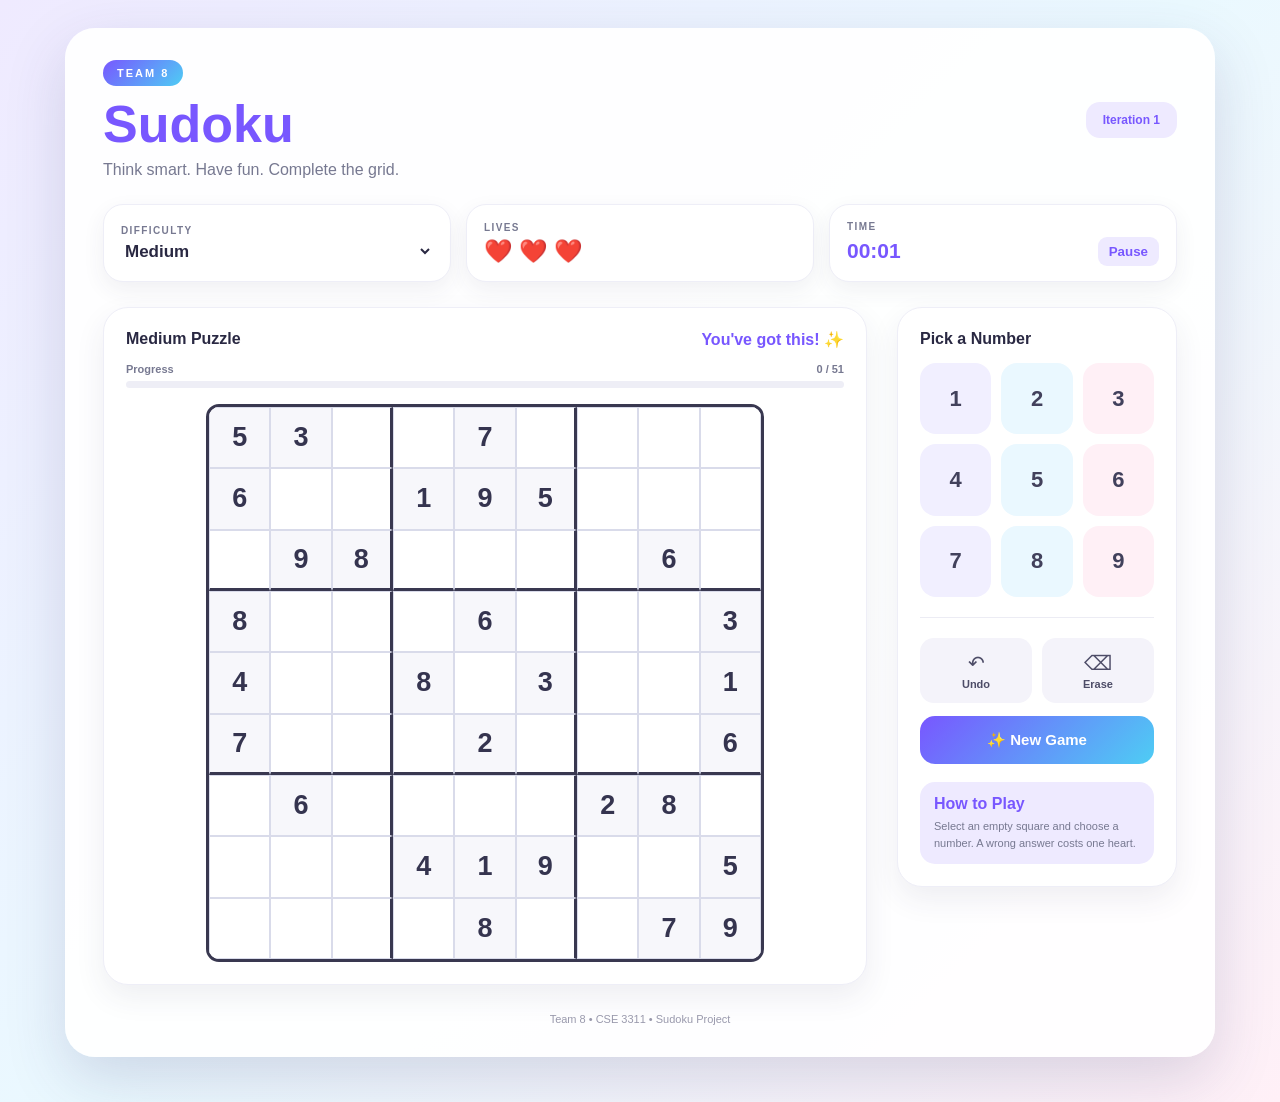
==== index.html @ 296b250d "Add GitHub Pages Sudoku demo" ====
<!DOCTYPE html>
<html lang="en">
<head>
    <meta charset="UTF-8">
    <meta name="viewport" content="width=device-width, initial-scale=1.0">

    <title>Team 8 Sudoku</title>

    <link rel="stylesheet"
          href="Team8Sudoku/wwwroot/css/site.css">
</head>

<body>

<div class="sudoku-page">

    <main class="game-shell">

        <header class="game-header">

            <div>
                <div class="brand-badge">
                    TEAM 8
                </div>

                <h1>Sudoku</h1>

                <p>
                    Think smart. Have fun. Complete the grid.
                </p>
            </div>

            <div class="iteration-badge">
                Iteration 1
            </div>

        </header>


        <section class="game-stats">

            <div class="stat-card">

                <span class="stat-label">
                    DIFFICULTY
                </span>

                <select id="difficulty">

                    <option value="easy">
                        Easy
                    </option>

                    <option value="medium" selected>
                        Medium
                    </option>

                    <option value="hard">
                        Hard
                    </option>

                </select>

            </div>


            <div class="stat-card">

                <span class="stat-label">
                    LIVES
                </span>

                <div id="lives"
                     class="lives">

                    ❤️ ❤️ ❤️

                </div>

            </div>


            <div class="stat-card">

                <span class="stat-label">
                    TIME
                </span>

                <div class="timer-row">

                    <div id="timer"
                         class="timer">
                        00:00
                    </div>

                    <button type="button"
                            id="pauseBtn"
                            class="pause-btn">
                        Pause
                    </button>

                </div>

            </div>

        </section>


        <section class="game-area">

            <div class="board-card">

                <div class="board-top">

                    <span id="difficultyTitle">
                        Medium Puzzle
                    </span>

                    <span id="statusText">
                        Good luck! ✨
                    </span>

                </div>


                <div class="progress-section">

                    <div class="progress-info">

                        <span>
                            Progress
                        </span>

                        <span id="progressText">
                            0 / 0
                        </span>

                    </div>

                    <div class="progress-track">

                        <div id="progressBar"
                             class="progress-bar">
                        </div>

                    </div>

                </div>


                <div id="sudoku-board"
                     class="sudoku-board">
                </div>

            </div>


            <aside class="control-panel">

                <div class="panel-title">
                    Pick a Number
                </div>


                <div class="number-buttons">

                    <button type="button" data-number="1">1</button>
                    <button type="button" data-number="2">2</button>
                    <button type="button" data-number="3">3</button>

                    <button type="button" data-number="4">4</button>
                    <button type="button" data-number="5">5</button>
                    <button type="button" data-number="6">6</button>

                    <button type="button" data-number="7">7</button>
                    <button type="button" data-number="8">8</button>
                    <button type="button" data-number="9">9</button>

                </div>


                <div class="divider"></div>


                <div class="control-buttons">

                    <button type="button"
                            id="undoBtn"
                            class="action-btn">

                        ↶

                        <span>
                            Undo
                        </span>

                    </button>


                    <button type="button"
                            id="eraseBtn"
                            class="action-btn">

                        ⌫

                        <span>
                            Erase
                        </span>

                    </button>

                </div>


                <button type="button"
                        id="newGameBtn"
                        class="new-game-btn">

                    ✨ New Game

                </button>


                <div class="game-tip">

                    <strong>
                        How to Play
                    </strong>

                    <p>
                        Select an empty square and choose a number.
                        A wrong answer costs one heart.
                    </p>

                </div>

            </aside>

        </section>


        <div class="team-footer">
            Team 8 • CSE 3311 • Sudoku Project
        </div>

    </main>

</div>


<div id="pauseOverlay"
     class="overlay hidden">

    <div class="popup-card">

        <div class="popup-icon">
            ⏸️
        </div>

        <h2>
            Game Paused
        </h2>

        <p>
            Take your time. Your timer is stopped.
        </p>

        <button type="button"
                id="resumeBtn">

            Resume Game

        </button>

    </div>

</div>


<div id="gameModal"
     class="overlay hidden">

    <div class="popup-card">

        <div id="modalIcon"
             class="popup-icon">
            🎉
        </div>

        <h2 id="modalTitle">
            Puzzle Complete!
        </h2>

        <p id="modalMessage">
            Great job!
        </p>

        <button type="button"
                id="modalNewGame">

            Play Again

        </button>

    </div>

</div>


<script src="Team8Sudoku/wwwroot/js/site.js"></script>

</body>
</html>
---- Team8Sudoku/wwwroot/css/site.css ----
:root {
    --accent: #7857ff;
    --secondary: #4ecdf4;
    --soft: #eeeaff;
    --text: #292842;
    --muted: #777991;
    --line: #d9dbea;
}

* {
    box-sizing: border-box;
}

html,
body {
    margin: 0;
    min-height: 100%;
}

body {
    font-family: "Segoe UI", Arial, sans-serif;
    background: linear-gradient( 135deg, #efeaff, #eaf9ff, #fff0f7 );
    color: var(--text);
}


    /* Difficulty colors */

    body.difficulty-easy {
        --accent: #20b98b;
        --secondary: #49cfff;
        --soft: #e1fff5;
    }

    body.difficulty-medium {
        --accent: #7857ff;
        --secondary: #4ecdf4;
        --soft: #eeeaff;
    }

    body.difficulty-hard {
        --accent: #ff5c8d;
        --secondary: #ff9f43;
        --soft: #fff0f5;
    }


/* Main page */

.sudoku-page {
    min-height: 100vh;
    padding: 28px 20px 45px;
}


.game-shell {
    max-width: 1150px;
    margin: auto;
    padding: 32px 38px;
    background: rgba( 255, 255, 255, 0.95 );
    border-radius: 30px;
    box-shadow: 0 22px 60px rgba( 60, 55, 115, 0.17 );
}


/* Header */

.game-header {
    display: flex;
    justify-content: space-between;
    align-items: center;
    margin-bottom: 25px;
}


.brand-badge {
    display: inline-block;
    padding: 7px 14px;
    margin-bottom: 8px;
    border-radius: 30px;
    background: linear-gradient( 135deg, var(--accent), var(--secondary) );
    color: white;
    font-size: 11px;
    font-weight: 900;
    letter-spacing: 2px;
}


.game-header h1 {
    margin: 0;
    font-size: 52px;
    font-weight: 900;
    color: var(--accent);
}


.game-header p {
    margin: 7px 0 0;
    color: var(--muted);
}


.iteration-badge {
    padding: 11px 17px;
    border-radius: 14px;
    background: var(--soft);
    color: var(--accent);
    font-size: 12px;
    font-weight: 900;
}


/* Stats */

.game-stats {
    display: grid;
    grid-template-columns: repeat(3, 1fr);
    gap: 15px;
    margin-bottom: 25px;
}


.stat-card {
    min-height: 78px;
    padding: 14px 17px;
    background: white;
    border: 1px solid #eeeeF7;
    border-radius: 20px;
    box-shadow: 0 8px 22px rgba( 55, 55, 90, 0.07 );
    display: flex;
    flex-direction: column;
    justify-content: center;
}


.stat-label {
    margin-bottom: 5px;
    color: var(--muted);
    font-size: 10px;
    font-weight: 900;
    letter-spacing: 1.4px;
}


#difficulty {
    width: 100%;
    border: 0;
    outline: 0;
    background: transparent;
    color: var(--text);
    font-size: 17px;
    font-weight: 800;
    cursor: pointer;
}


.lives {
    display: flex;
    gap: 6px;
    font-size: 23px;
}


.lost-heart {
    opacity: 0.35;
}


.timer-row {
    display: flex;
    align-items: center;
    justify-content: space-between;
    gap: 10px;
}


.timer {
    color: var(--accent);
    font-size: 21px;
    font-weight: 900;
}


.pause-btn {
    padding: 7px 11px;
    border: 0;
    border-radius: 9px;
    background: var(--soft);
    color: var(--accent);
    font-weight: 800;
    cursor: pointer;
}


    .pause-btn:hover {
        background: var(--accent);
        color: white;
    }


/* Game */

.game-area {
    display: grid;
    grid-template-columns: minmax(0, 1fr) 280px;
    gap: 30px;
    align-items: start;
}


.board-card,
.control-panel {
    background: white;
    border: 1px solid #eeeeF7;
    border-radius: 25px;
    box-shadow: 0 12px 30px rgba( 50, 50, 90, 0.08 );
}


.board-card {
    padding: 22px;
}


.board-top {
    display: flex;
    justify-content: space-between;
    margin-bottom: 14px;
    font-weight: 800;
}


#statusText {
    color: var(--accent);
}


/* Progress */

.progress-section {
    margin-bottom: 16px;
}


.progress-info {
    display: flex;
    justify-content: space-between;
    margin-bottom: 6px;
    color: var(--muted);
    font-size: 11px;
    font-weight: 700;
}


.progress-track {
    height: 7px;
    overflow: hidden;
    border-radius: 20px;
    background: #eeeeF6;
}


.progress-bar {
    width: 0;
    height: 100%;
    border-radius: 20px;
    background: linear-gradient( 90deg, var(--accent), var(--secondary) );
    transition: width 0.3s ease;
}


/* Sudoku */

.sudoku-board {
    width: min( 100%, 558px );
    aspect-ratio: 1 / 1;
    margin: auto;
    display: grid;
    grid-template-columns: repeat(9, 1fr);
    grid-template-rows: repeat(9, 1fr);
    overflow: hidden;
    border: 3px solid #393850;
    border-radius: 13px;
    background: white;
}


.sudoku-cell {
    display: flex;
    align-items: center;
    justify-content: center;
    border: 1px solid var(--line);
    font-size: clamp( 18px, 3vw, 27px );
    font-weight: 750;
    color: #35344f;
    user-select: none;
    transition: 0.16s ease;
}


.fixed-cell {
    background: #f7f7fb;
    font-weight: 900;
}


.editable-cell {
    background: white;
    cursor: pointer;
}


    .editable-cell:hover {
        background: var(--soft);
    }


.related-cell {
    background: #f7f6ff !important;
}


.selected-cell {
    position: relative;
    z-index: 2;
    background: var(--soft) !important;
    box-shadow: inset 0 0 0 3px var(--accent);
}


.user-number {
    color: var(--accent);
    font-weight: 900;
}


/* Thick Sudoku lines */

.sudoku-cell:nth-child(9n + 3),
.sudoku-cell:nth-child(9n + 6) {
    border-right: 3px solid #393850;
}


.sudoku-cell:nth-child(n + 19):nth-child(-n + 27),
.sudoku-cell:nth-child(n + 46):nth-child(-n + 54) {
    border-bottom: 3px solid #393850;
}


/* Correct */

.correct-pop {
    animation: correctPop 0.35s ease;
}


@keyframes correctPop {

    50% {
        transform: scale(1.18);
    }
}


/* Wrong */

.wrong-cell {
    background: #ffd6e2 !important;
    animation: wrongShake 0.4s ease;
}


@keyframes wrongShake {

    25% {
        transform: translateX(-5px);
    }

    50% {
        transform: translateX(5px);
    }

    75% {
        transform: translateX(-4px);
    }
}


/* Controls */

.control-panel {
    padding: 22px;
}


.panel-title {
    margin-bottom: 15px;
    font-size: 16px;
    font-weight: 900;
}


.number-buttons {
    display: grid;
    grid-template-columns: repeat(3, 1fr);
    gap: 10px;
}


    .number-buttons button {
        aspect-ratio: 1 / 1;
        border: 0;
        border-radius: 16px;
        background: #f1efff;
        color: #42415c;
        font-size: 22px;
        font-weight: 900;
        cursor: pointer;
        transition: 0.18s ease;
    }


        .number-buttons button:nth-child(3n + 2) {
            background: #eaf8ff;
        }


        .number-buttons button:nth-child(3n) {
            background: #fff0f6;
        }


        .number-buttons button:hover {
            transform: translateY(-3px);
            background: linear-gradient( 135deg, var(--accent), var(--secondary) );
            color: white;
        }


.divider {
    height: 1px;
    margin: 20px 0;
    background: #ececf4;
}


.control-buttons {
    display: grid;
    grid-template-columns: 1fr 1fr;
    gap: 10px;
}


.action-btn {
    padding: 13px 8px;
    border: 0;
    border-radius: 14px;
    background: #f4f3fa;
    color: #4d4c67;
    font-size: 20px;
    cursor: pointer;
}


    .action-btn span {
        display: block;
        margin-top: 3px;
        font-size: 11px;
        font-weight: 800;
    }


    .action-btn:hover {
        background: var(--soft);
        color: var(--accent);
    }


.new-game-btn {
    width: 100%;
    margin-top: 13px;
    padding: 15px;
    border: 0;
    border-radius: 15px;
    background: linear-gradient( 135deg, var(--accent), var(--secondary) );
    color: white;
    font-size: 15px;
    font-weight: 900;
    cursor: pointer;
}


.game-tip {
    margin-top: 18px;
    padding: 13px 14px;
    border-radius: 15px;
    background: var(--soft);
}


    .game-tip strong {
        color: var(--accent);
    }


    .game-tip p {
        margin: 5px 0 0;
        color: var(--muted);
        font-size: 11px;
        line-height: 1.5;
    }


/* Custom footer */

.team-footer {
    margin-top: 28px;
    text-align: center;
    color: #9999ac;
    font-size: 11px;
}


/* Popup */

.overlay {
    position: fixed;
    inset: 0;
    z-index: 100;
    display: flex;
    align-items: center;
    justify-content: center;
    padding: 20px;
    background: rgba( 35, 34, 60, 0.5 );
}


.hidden {
    display: none !important;
}


.popup-card {
    width: min( 390px, 100% );
    padding: 35px 28px;
    border-radius: 27px;
    background: white;
    text-align: center;
    box-shadow: 0 30px 80px rgba( 30, 28, 65, 0.3 );
}


.popup-icon {
    font-size: 55px;
}


.popup-card h2 {
    margin: 10px 0 8px;
}


.popup-card p {
    color: var(--muted);
}


.popup-card button {
    margin-top: 12px;
    padding: 13px 27px;
    border: 0;
    border-radius: 14px;
    background: linear-gradient( 135deg, var(--accent), var(--secondary) );
    color: white;
    font-weight: 900;
    cursor: pointer;
}


/* Tablet */

@media (max-width: 900px) {

    .game-area {
        grid-template-columns: 1fr;
    }


    .control-panel {
        max-width: 580px;
        width: 100%;
        margin: auto;
    }


    .number-buttons {
        grid-template-columns: repeat(9, 1fr);
    }
}


/* Phone */

@media (max-width: 650px) {

    .sudoku-page {
        padding: 10px 7px 30px;
    }


    .game-shell {
        padding: 20px 11px;
        border-radius: 20px;
    }


    .game-header h1 {
        font-size: 38px;
    }


    .game-header p {
        font-size: 12px;
    }


    .iteration-badge {
        padding: 7px 9px;
        font-size: 9px;
    }


    .game-stats {
        gap: 6px;
    }


    .stat-card {
        min-height: 65px;
        padding: 8px;
    }


    #difficulty {
        font-size: 13px;
    }


    .lives {
        font-size: 16px;
    }


    .timer {
        font-size: 15px;
    }


    .pause-btn {
        padding: 5px 6px;
        font-size: 10px;
    }


    .board-card {
        padding: 9px;
    }


    .board-top {
        font-size: 11px;
    }


    .sudoku-cell {
        font-size: clamp( 15px, 5vw, 22px );
    }


    .number-buttons {
        grid-template-columns: repeat(9, 1fr);
        gap: 4px;
    }


        .number-buttons button {
            font-size: 15px;
            border-radius: 8px;
        }
}
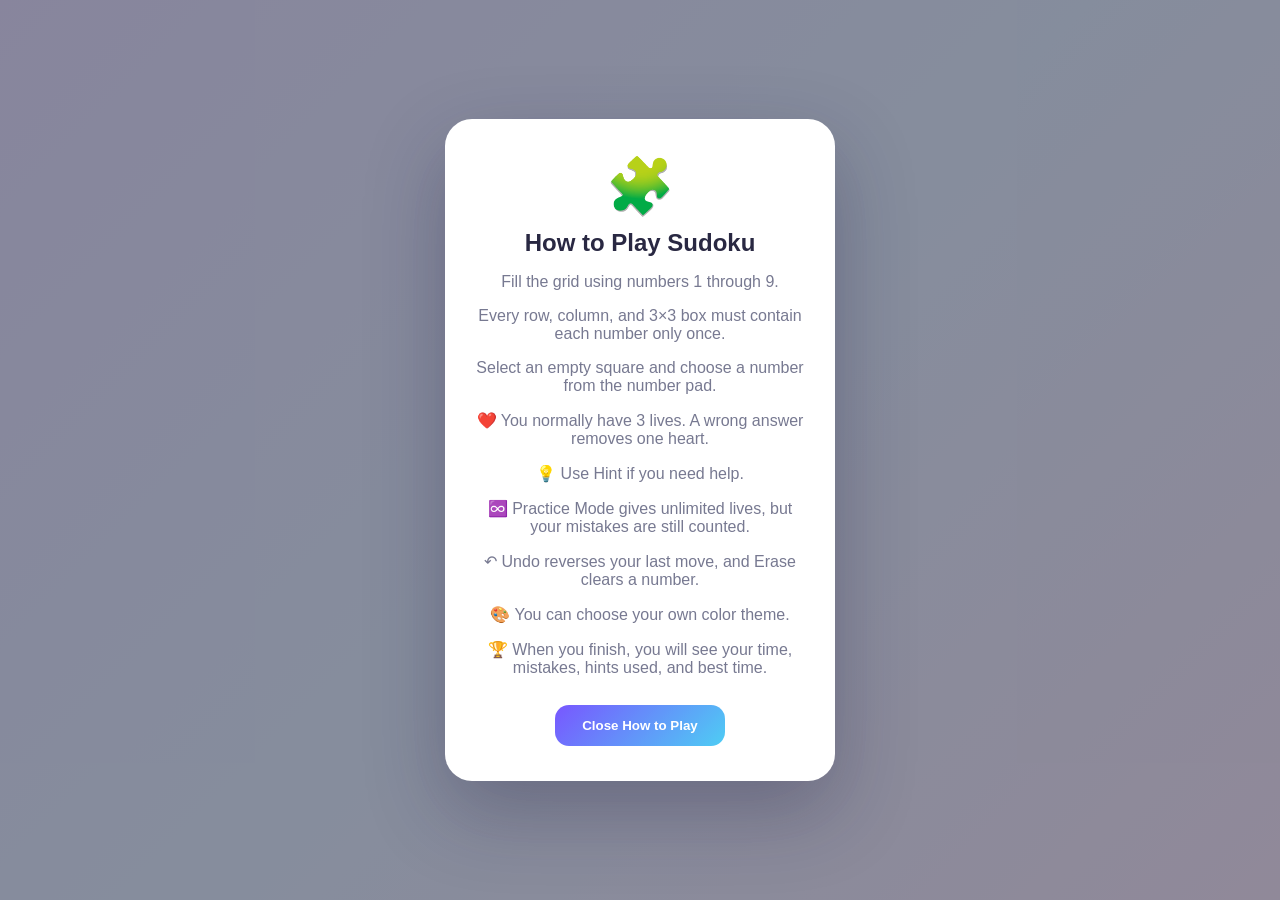
==== commit e8f49ff7: "Merge pull request #1 from marioluigijam/master Startup Screen" ====
--- a/index.html
+++ b/index.html
@@ -1,313 +1,819 @@
 <!DOCTYPE html>
 <html lang="en">
+
 <head>
+
     <meta charset="UTF-8">
-    <meta name="viewport" content="width=device-width, initial-scale=1.0">
+
+    <meta name="viewport"
+          content="width=device-width, initial-scale=1.0">
 
     <title>Team 8 Sudoku</title>
 
     <link rel="stylesheet"
           href="Team8Sudoku/wwwroot/css/site.css">
+
 </head>
 
+
 <body>
 
-<div class="sudoku-page">
-
-    <main class="game-shell">
-
-        <header class="game-header">
-
-            <div>
-                <div class="brand-badge">
-                    TEAM 8
-                </div>
-
-                <h1>Sudoku</h1>
-
-                <p>
-                    Think smart. Have fun. Complete the grid.
-                </p>
+
+    <div class="sudoku-page">
+
+        <main class="game-shell hidden">
+
+
+            <!-- =========================
+                 HEADER
+                 ========================= -->
+
+            <header class="game-header">
+
+                <div>
+
+                    <div class="brand-badge">
+                        TEAM 8
+                    </div>
+
+                    <h1>
+                        Sudoku
+                    </h1>
+
+                    <p>
+                        Think smart. Have fun. Complete the grid.
+                    </p>
+
+                </div>
+
+
+                <div class="iteration-badge">
+                    Iteration 2
+                </div>
+
+            </header>
+
+
+
+            <!-- =========================
+                 GAME INFORMATION
+                 ========================= -->
+
+            <section class="game-stats">
+
+
+                <!-- Difficulty -->
+
+                <div class="stat-card">
+
+                    <span class="stat-label">
+                        DIFFICULTY
+                    </span>
+
+                    <span id="difficultyDisplay">
+                        Medium
+                    </span>
+
+                </div>
+
+
+
+                <!-- Theme -->
+
+                <div class="stat-card">
+
+                    <span class="stat-label">
+                        THEME
+                    </span>
+
+                    <select id="themeSelect">
+
+                        <option value="purple">
+                            Purple
+                        </option>
+
+                        <option value="blue">
+                            Blue
+                        </option>
+
+                        <option value="green">
+                            Green
+                        </option>
+
+                        <option value="pink">
+                            Pink
+                        </option>
+
+                        <option value="dark">
+                            Dark
+                        </option>
+
+                    </select>
+
+                </div>
+
+
+
+                <!-- Lives -->
+
+                <div class="stat-card">
+
+                    <span class="stat-label">
+                        LIVES
+                    </span>
+
+                    <div id="lives"
+                         class="lives">
+
+                        ❤️ ❤️ ❤️
+
+                    </div>
+
+                </div>
+
+
+
+                <!-- Mistakes -->
+
+                <div class="stat-card">
+
+                    <span class="stat-label">
+                        MISTAKES
+                    </span>
+
+                    <div id="mistakes"
+                         class="mistakes">
+
+                        0 / 3
+
+                    </div>
+
+                </div>
+
+
+
+                <!-- Timer -->
+
+                <div class="stat-card">
+
+                    <span class="stat-label">
+                        TIME
+                    </span>
+
+                    <div class="timer-row">
+
+                        <div id="timer"
+                             class="timer">
+
+                            00:00
+
+                        </div>
+
+
+                        <button type="button"
+                                id="pauseBtn"
+                                class="pause-btn">
+
+                            Pause
+
+                        </button>
+
+                    </div>
+
+                </div>
+
+
+
+                <!-- Best Time -->
+
+                <div class="stat-card">
+
+                    <span class="stat-label">
+                        BEST TIME
+                    </span>
+
+                    <div id="bestTime"
+                         class="best-time">
+
+                        --:--
+
+                    </div>
+
+                </div>
+
+
+            </section>
+
+
+
+            <!-- =========================
+                 MAIN GAME
+                 ========================= -->
+
+            <section class="game-area">
+
+
+                <!-- BOARD SIDE -->
+
+                <div class="board-card">
+
+
+                    <div class="board-top">
+
+                        <span id="difficultyTitle">
+                            Medium Puzzle
+                        </span>
+
+                        <span id="statusText">
+                            Good luck! ✨
+                        </span>
+
+                    </div>
+
+
+
+                    <!-- Progress -->
+
+                    <div class="progress-section">
+
+                        <div class="progress-info">
+
+                            <span>
+                                Progress
+                            </span>
+
+                            <span id="progressText">
+                                0 / 0
+                            </span>
+
+                        </div>
+
+
+                        <div class="progress-track">
+
+                            <div id="progressBar"
+                                 class="progress-bar">
+                            </div>
+
+                        </div>
+
+                    </div>
+
+
+
+                    <!-- Sudoku Board -->
+
+                    <div id="sudoku-board"
+                         class="sudoku-board">
+                    </div>
+
+
+                </div>
+
+
+
+                <!-- =========================
+                     CONTROL PANEL
+                     ========================= -->
+
+                <aside class="control-panel">
+
+
+                    <div class="panel-title">
+                        Pick a Number
+                    </div>
+
+
+
+                    <!-- Number Buttons -->
+
+                    <div class="number-buttons">
+
+                        <button type="button"
+                                data-number="1">
+                            1
+                        </button>
+
+                        <button type="button"
+                                data-number="2">
+                            2
+                        </button>
+
+                        <button type="button"
+                                data-number="3">
+                            3
+                        </button>
+
+
+                        <button type="button"
+                                data-number="4">
+                            4
+                        </button>
+
+                        <button type="button"
+                                data-number="5">
+                            5
+                        </button>
+
+                        <button type="button"
+                                data-number="6">
+                            6
+                        </button>
+
+
+                        <button type="button"
+                                data-number="7">
+                            7
+                        </button>
+
+                        <button type="button"
+                                data-number="8">
+                            8
+                        </button>
+
+                        <button type="button"
+                                data-number="9">
+                            9
+                        </button>
+
+                    </div>
+
+
+
+                    <div class="divider">
+                    </div>
+
+
+
+                    <!-- Action Buttons -->
+
+                    <div class="control-buttons">
+
+
+                        <!-- Undo -->
+
+                        <button type="button"
+                                id="undoBtn"
+                                class="action-btn">
+
+                            ↶
+
+                            <span>
+                                Undo
+                            </span>
+
+                        </button>
+
+
+
+                        <!-- Erase -->
+
+                        <button type="button"
+                                id="eraseBtn"
+                                class="action-btn">
+
+                            ⌫
+
+                            <span>
+                                Erase
+                            </span>
+
+                        </button>
+
+
+
+                        <!-- Hint -->
+
+                        <button type="button"
+                                id="hintBtn"
+                                class="action-btn hint-btn">
+
+                            💡
+
+                            <span>
+                                Hint
+                            </span>
+
+                        </button>
+
+
+
+                        <!-- How to Play -->
+
+                        <button type="button"
+                                id="helpBtn"
+                                class="action-btn">
+
+                            ?
+
+                            <span>
+                                How to Play
+                            </span>
+
+                        </button>
+
+
+                    </div>
+
+
+
+                    <!-- Hint Counter -->
+
+                    <div class="hint-counter">
+
+                        Hints Used:
+
+                        <strong id="hintsUsed">
+                            0
+                        </strong>
+
+                    </div>
+
+
+
+                    <!-- Practice Mode -->
+
+                    <label class="practice-toggle">
+
+                        <input type="checkbox"
+                               id="practiceMode">
+
+                        <span>
+
+                            Practice Mode
+
+                            <br>
+
+                            Infinite Lives
+
+                        </span>
+
+                    </label>
+
+
+
+                    <!-- New Game -->
+
+                    <button type="button"
+                            id="newGameBtn"
+                            class="new-game-btn">
+
+                        ✨ New Game
+
+                    </button>
+
+
+
+                    <!-- Quick Tip -->
+
+                    <div class="game-tip">
+
+                        <strong>
+                            Quick Tip
+                        </strong>
+
+                        <p>
+                            Select an empty square and choose a number.
+                            Try to finish with fewer mistakes and fewer hints
+                            to beat your best time.
+                        </p>
+
+                    </div>
+
+
+                </aside>
+
+
+            </section>
+
+
+
+            <!-- =========================
+                 FOOTER
+                 ========================= -->
+
+            <div class="team-footer">
+
+                Team 8 • CSE 3311 • Sudoku Project
+
             </div>
 
-            <div class="iteration-badge">
-                Iteration 1
+
+        </main>
+
+    </div>
+
+<!-- =====================================================
+     STARTUP SCREEN
+     ===================================================== -->
+
+<div id="startupScreen" class="overlay hidden">
+
+    <div class="popup-card tutorial-card">
+
+        <div class="popup-icon">
+            🧩
+        </div>
+
+        <h2>
+            Sudoku
+        </h2>
+
+        <p>
+            Select your difficulty
+        </p>
+
+        <!-- Difficulty Selection -->
+        <select id="difficulty">
+
+            <option value="easy">
+                Easy
+            </option>
+
+            <option value="medium" selected>
+                Medium
+            </option>
+
+            <option value="hard">
+                Hard
+            </option>
+
+        </select>
+
+        <button type="button"
+                id="startGameBtn">
+            Start Game
+
+        </button>
+
+    </div>
+
+</div>
+
+
+
+    <!-- =====================================================
+         HOW TO PLAY TUTORIAL
+         ===================================================== -->
+
+    <div id="tutorialOverlay"
+         class="overlay hidden">
+
+        <div class="popup-card tutorial-card">
+
+
+            <div class="popup-icon">
+                🧩
             </div>
 
-        </header>
-
-
-        <section class="game-stats">
-
-            <div class="stat-card">
-
-                <span class="stat-label">
-                    DIFFICULTY
-                </span>
-
-                <select id="difficulty">
-
-                    <option value="easy">
-                        Easy
-                    </option>
-
-                    <option value="medium" selected>
+
+            <h2>
+                How to Play Sudoku
+            </h2>
+
+
+            <p>
+                Fill the grid using numbers 1 through 9.
+            </p>
+
+
+            <p>
+                Every row, column, and 3×3 box must contain
+                each number only once.
+            </p>
+
+
+            <p>
+                Select an empty square and choose a number
+                from the number pad.
+            </p>
+
+
+            <p>
+                ❤️ You normally have 3 lives.
+                A wrong answer removes one heart.
+            </p>
+
+
+            <p>
+                💡 Use Hint if you need help.
+            </p>
+
+
+            <p>
+                ♾️ Practice Mode gives unlimited lives,
+                but your mistakes are still counted.
+            </p>
+
+
+            <p>
+                ↶ Undo reverses your last move,
+                and Erase clears a number.
+            </p>
+
+
+            <p>
+                🎨 You can choose your own color theme.
+            </p>
+
+
+            <p>
+                🏆 When you finish, you will see your time,
+                mistakes, hints used, and best time.
+            </p>
+
+
+            <button type="button"
+                    id="closeTutorialBtn">
+
+                Close How to Play
+
+            </button>
+
+
+        </div>
+
+    </div>
+
+
+
+    <!-- =====================================================
+         PAUSE POPUP
+         ===================================================== -->
+
+    <div id="pauseOverlay"
+         class="overlay hidden">
+
+        <div class="popup-card">
+
+
+            <div class="popup-icon">
+                ⏸️
+            </div>
+
+
+            <h2>
+                Game Paused
+            </h2>
+
+
+            <p>
+                Your timer is stopped.
+            </p>
+
+
+            <button type="button"
+                    id="resumeBtn">
+
+                Resume Game
+
+            </button>
+
+
+        </div>
+
+    </div>
+
+
+
+    <!-- =====================================================
+         GAME RESULT / SUMMARY
+         ===================================================== -->
+
+    <div id="gameModal"
+         class="overlay hidden">
+
+        <div class="popup-card summary-card">
+
+
+            <div id="modalIcon"
+                 class="popup-icon">
+
+                🏆
+
+            </div>
+
+
+            <h2 id="modalTitle">
+                Puzzle Complete!
+            </h2>
+
+
+            <p id="modalMessage">
+                Great job!
+            </p>
+
+
+
+            <div class="game-summary">
+
+
+                <!-- Difficulty -->
+
+                <div class="summary-row">
+
+                    <span>
+                        Difficulty
+                    </span>
+
+                    <strong id="summaryDifficulty">
                         Medium
-                    </option>
-
-                    <option value="hard">
-                        Hard
-                    </option>
-
-                </select>
+                    </strong>
+
+                </div>
+
+
+
+                <!-- Time -->
+
+                <div class="summary-row">
+
+                    <span>
+                        Time
+                    </span>
+
+                    <strong id="summaryTime">
+                        00:00
+                    </strong>
+
+                </div>
+
+
+
+                <!-- Mistakes -->
+
+                <div class="summary-row">
+
+                    <span>
+                        Mistakes
+                    </span>
+
+                    <strong id="summaryMistakes">
+                        0
+                    </strong>
+
+                </div>
+
+
+
+                <!-- Hints -->
+
+                <div class="summary-row">
+
+                    <span>
+                        Hints Used
+                    </span>
+
+                    <strong id="summaryHints">
+                        0
+                    </strong>
+
+                </div>
+
+
+
+                <!-- Best Time -->
+
+                <div class="summary-row">
+
+                    <span>
+                        Best Time
+                    </span>
+
+                    <strong id="summaryBestTime">
+                        --:--
+                    </strong>
+
+                </div>
+
 
             </div>
 
 
-            <div class="stat-card">
-
-                <span class="stat-label">
-                    LIVES
-                </span>
-
-                <div id="lives"
-                     class="lives">
-
-                    ❤️ ❤️ ❤️
-
-                </div>
-
-            </div>
-
-
-            <div class="stat-card">
-
-                <span class="stat-label">
-                    TIME
-                </span>
-
-                <div class="timer-row">
-
-                    <div id="timer"
-                         class="timer">
-                        00:00
-                    </div>
-
-                    <button type="button"
-                            id="pauseBtn"
-                            class="pause-btn">
-                        Pause
-                    </button>
-
-                </div>
-
-            </div>
-
-        </section>
-
-
-        <section class="game-area">
-
-            <div class="board-card">
-
-                <div class="board-top">
-
-                    <span id="difficultyTitle">
-                        Medium Puzzle
-                    </span>
-
-                    <span id="statusText">
-                        Good luck! ✨
-                    </span>
-
-                </div>
-
-
-                <div class="progress-section">
-
-                    <div class="progress-info">
-
-                        <span>
-                            Progress
-                        </span>
-
-                        <span id="progressText">
-                            0 / 0
-                        </span>
-
-                    </div>
-
-                    <div class="progress-track">
-
-                        <div id="progressBar"
-                             class="progress-bar">
-                        </div>
-
-                    </div>
-
-                </div>
-
-
-                <div id="sudoku-board"
-                     class="sudoku-board">
-                </div>
-
-            </div>
-
-
-            <aside class="control-panel">
-
-                <div class="panel-title">
-                    Pick a Number
-                </div>
-
-
-                <div class="number-buttons">
-
-                    <button type="button" data-number="1">1</button>
-                    <button type="button" data-number="2">2</button>
-                    <button type="button" data-number="3">3</button>
-
-                    <button type="button" data-number="4">4</button>
-                    <button type="button" data-number="5">5</button>
-                    <button type="button" data-number="6">6</button>
-
-                    <button type="button" data-number="7">7</button>
-                    <button type="button" data-number="8">8</button>
-                    <button type="button" data-number="9">9</button>
-
-                </div>
-
-
-                <div class="divider"></div>
-
-
-                <div class="control-buttons">
-
-                    <button type="button"
-                            id="undoBtn"
-                            class="action-btn">
-
-                        ↶
-
-                        <span>
-                            Undo
-                        </span>
-
-                    </button>
-
-
-                    <button type="button"
-                            id="eraseBtn"
-                            class="action-btn">
-
-                        ⌫
-
-                        <span>
-                            Erase
-                        </span>
-
-                    </button>
-
-                </div>
-
-
-                <button type="button"
-                        id="newGameBtn"
-                        class="new-game-btn">
-
-                    ✨ New Game
-
-                </button>
-
-
-                <div class="game-tip">
-
-                    <strong>
-                        How to Play
-                    </strong>
-
-                    <p>
-                        Select an empty square and choose a number.
-                        A wrong answer costs one heart.
-                    </p>
-
-                </div>
-
-            </aside>
-
-        </section>
-
-
-        <div class="team-footer">
-            Team 8 • CSE 3311 • Sudoku Project
+
+            <button type="button"
+                    id="modalNewGame">
+
+                Play Again
+
+            </button>
+
+
         </div>
 
-    </main>
-
-</div>
-
-
-<div id="pauseOverlay"
-     class="overlay hidden">
-
-    <div class="popup-card">
-
-        <div class="popup-icon">
-            ⏸️
-        </div>
-
-        <h2>
-            Game Paused
-        </h2>
-
-        <p>
-            Take your time. Your timer is stopped.
-        </p>
-
-        <button type="button"
-                id="resumeBtn">
-
-            Resume Game
-
-        </button>
-
     </div>
 
-</div>
-
-
-<div id="gameModal"
-     class="overlay hidden">
-
-    <div class="popup-card">
-
-        <div id="modalIcon"
-             class="popup-icon">
-            🎉
-        </div>
-
-        <h2 id="modalTitle">
-            Puzzle Complete!
-        </h2>
-
-        <p id="modalMessage">
-            Great job!
-        </p>
-
-        <button type="button"
-                id="modalNewGame">
-
-            Play Again
-
-        </button>
-
-    </div>
-
-</div>
-
-
-<script src="Team8Sudoku/wwwroot/js/site.js"></script>
+
+
+    <!-- =====================================================
+         JAVASCRIPT
+         IMPORTANT:
+         This connects GitHub Pages to your current site.js
+         ===================================================== -->
+
+    <script src="Team8Sudoku/wwwroot/js/site.js"></script>
+
 
 </body>
+
 </html>
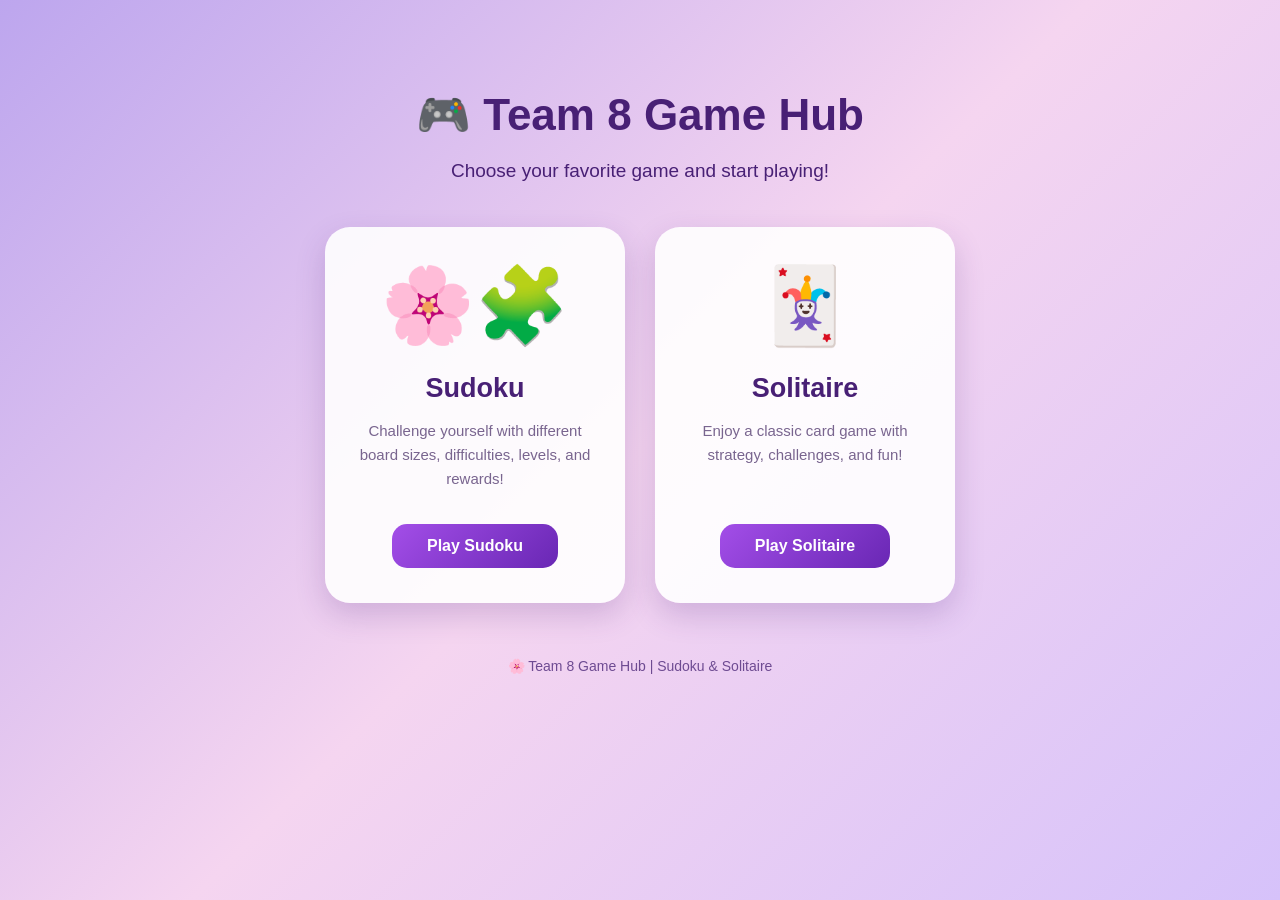
==== commit dc980261: "Update Team 8 Game Hub homepage" ====
--- a/index.html
+++ b/index.html
@@ -1,819 +1,167 @@
+
 <!DOCTYPE html>
 <html lang="en">
+<head>
+    <meta charset="UTF-8">
+    <meta name="viewport" content="width=device-width, initial-scale=1.0">
+    <title>Team 8 Game Hub</title>
 
-<head>
+    <style>
+        * {
+            box-sizing: border-box;
+        }
 
-    <meta charset="UTF-8">
+        body {
+            margin: 0;
+            font-family: 'Segoe UI', sans-serif;
+        }
 
-    <meta name="viewport"
-          content="width=device-width, initial-scale=1.0">
+        .hub {
+            min-height: 100vh;
+            padding: 60px 20px;
+            text-align: center;
+            background: linear-gradient(135deg, #bda6ee, #f5d5f0, #d6c2fa);
+            color: #482075;
+        }
 
-    <title>Team 8 Sudoku</title>
+        .hub h1 {
+            font-size: 44px;
+            font-weight: 800;
+            margin-bottom: 10px;
+        }
 
-    <link rel="stylesheet"
-          href="Team8Sudoku/wwwroot/css/site.css">
+        .hub-subtitle {
+            font-size: 19px;
+            margin-bottom: 45px;
+        }
 
+        .game-cards {
+            display: flex;
+            justify-content: center;
+            flex-wrap: wrap;
+            gap: 30px;
+        }
+
+        .game-card {
+            width: 300px;
+            padding: 35px 25px;
+            background: rgba(255, 255, 255, 0.9);
+            border-radius: 25px;
+            box-shadow: 0 12px 30px rgba(76, 35, 125, 0.2);
+            transition: transform 0.2s;
+        }
+
+        .game-card:hover {
+            transform: translateY(-6px);
+        }
+
+        .game-icon {
+            font-size: 75px;
+            margin-bottom: 15px;
+        }
+
+        .game-card h2 {
+            font-size: 27px;
+            font-weight: 700;
+            margin-bottom: 15px;
+        }
+
+        .game-card p {
+            min-height: 75px;
+            color: #79658f;
+            font-size: 15px;
+            line-height: 1.6;
+        }
+
+        .play-button {
+            display: inline-block;
+            margin-top: 15px;
+            padding: 13px 35px;
+            background: linear-gradient(135deg, #a34ee8, #6927b4);
+            color: white;
+            border-radius: 15px;
+            text-decoration: none;
+            font-weight: bold;
+            transition: background 0.2s, transform 0.2s;
+        }
+
+        .play-button:hover {
+            background: #5b1f9b;
+            transform: translateY(-2px);
+        }
+
+        .hub-footer {
+            margin-top: 55px;
+            color: #6e4b92;
+            font-size: 14px;
+        }
+
+        @media (max-width: 650px) {
+            .hub {
+                padding: 35px 15px;
+            }
+
+            .hub h1 {
+                font-size: 32px;
+            }
+
+            .hub-subtitle {
+                font-size: 16px;
+            }
+
+            .game-card {
+                width: 100%;
+                max-width: 350px;
+            }
+        }
+    </style>
 </head>
 
+<body>
+    <main class="hub">
+        <h1>🎮 Team 8 Game Hub</h1>
 
-<body>
+        <p class="hub-subtitle">
+            Choose your favorite game and start playing!
+        </p>
 
+        <div class="game-cards">
 
-    <div class="sudoku-page">
+            <!-- SUDOKU GAME -->
+            <div class="game-card">
+                <div class="game-icon">🌸🧩</div>
+                <h2>Sudoku</h2>
 
-        <main class="game-shell hidden">
+                <p>
+                    Challenge yourself with different board sizes,
+                    difficulties, levels, and rewards!
+                </p>
 
-
-            <!-- =========================
-                 HEADER
-                 ========================= -->
-
-            <header class="game-header">
-
-                <div>
-
-                    <div class="brand-badge">
-                        TEAM 8
-                    </div>
-
-                    <h1>
-                        Sudoku
-                    </h1>
-
-                    <p>
-                        Think smart. Have fun. Complete the grid.
-                    </p>
-
-                </div>
-
-
-                <div class="iteration-badge">
-                    Iteration 2
-                </div>
-
-            </header>
-
-
-
-            <!-- =========================
-                 GAME INFORMATION
-                 ========================= -->
-
-            <section class="game-stats">
-
-
-                <!-- Difficulty -->
-
-                <div class="stat-card">
-
-                    <span class="stat-label">
-                        DIFFICULTY
-                    </span>
-
-                    <span id="difficultyDisplay">
-                        Medium
-                    </span>
-
-                </div>
-
-
-
-                <!-- Theme -->
-
-                <div class="stat-card">
-
-                    <span class="stat-label">
-                        THEME
-                    </span>
-
-                    <select id="themeSelect">
-
-                        <option value="purple">
-                            Purple
-                        </option>
-
-                        <option value="blue">
-                            Blue
-                        </option>
-
-                        <option value="green">
-                            Green
-                        </option>
-
-                        <option value="pink">
-                            Pink
-                        </option>
-
-                        <option value="dark">
-                            Dark
-                        </option>
-
-                    </select>
-
-                </div>
-
-
-
-                <!-- Lives -->
-
-                <div class="stat-card">
-
-                    <span class="stat-label">
-                        LIVES
-                    </span>
-
-                    <div id="lives"
-                         class="lives">
-
-                        ❤️ ❤️ ❤️
-
-                    </div>
-
-                </div>
-
-
-
-                <!-- Mistakes -->
-
-                <div class="stat-card">
-
-                    <span class="stat-label">
-                        MISTAKES
-                    </span>
-
-                    <div id="mistakes"
-                         class="mistakes">
-
-                        0 / 3
-
-                    </div>
-
-                </div>
-
-
-
-                <!-- Timer -->
-
-                <div class="stat-card">
-
-                    <span class="stat-label">
-                        TIME
-                    </span>
-
-                    <div class="timer-row">
-
-                        <div id="timer"
-                             class="timer">
-
-                            00:00
-
-                        </div>
-
-
-                        <button type="button"
-                                id="pauseBtn"
-                                class="pause-btn">
-
-                            Pause
-
-                        </button>
-
-                    </div>
-
-                </div>
-
-
-
-                <!-- Best Time -->
-
-                <div class="stat-card">
-
-                    <span class="stat-label">
-                        BEST TIME
-                    </span>
-
-                    <div id="bestTime"
-                         class="best-time">
-
-                        --:--
-
-                    </div>
-
-                </div>
-
-
-            </section>
-
-
-
-            <!-- =========================
-                 MAIN GAME
-                 ========================= -->
-
-            <section class="game-area">
-
-
-                <!-- BOARD SIDE -->
-
-                <div class="board-card">
-
-
-                    <div class="board-top">
-
-                        <span id="difficultyTitle">
-                            Medium Puzzle
-                        </span>
-
-                        <span id="statusText">
-                            Good luck! ✨
-                        </span>
-
-                    </div>
-
-
-
-                    <!-- Progress -->
-
-                    <div class="progress-section">
-
-                        <div class="progress-info">
-
-                            <span>
-                                Progress
-                            </span>
-
-                            <span id="progressText">
-                                0 / 0
-                            </span>
-
-                        </div>
-
-
-                        <div class="progress-track">
-
-                            <div id="progressBar"
-                                 class="progress-bar">
-                            </div>
-
-                        </div>
-
-                    </div>
-
-
-
-                    <!-- Sudoku Board -->
-
-                    <div id="sudoku-board"
-                         class="sudoku-board">
-                    </div>
-
-
-                </div>
-
-
-
-                <!-- =========================
-                     CONTROL PANEL
-                     ========================= -->
-
-                <aside class="control-panel">
-
-
-                    <div class="panel-title">
-                        Pick a Number
-                    </div>
-
-
-
-                    <!-- Number Buttons -->
-
-                    <div class="number-buttons">
-
-                        <button type="button"
-                                data-number="1">
-                            1
-                        </button>
-
-                        <button type="button"
-                                data-number="2">
-                            2
-                        </button>
-
-                        <button type="button"
-                                data-number="3">
-                            3
-                        </button>
-
-
-                        <button type="button"
-                                data-number="4">
-                            4
-                        </button>
-
-                        <button type="button"
-                                data-number="5">
-                            5
-                        </button>
-
-                        <button type="button"
-                                data-number="6">
-                            6
-                        </button>
-
-
-                        <button type="button"
-                                data-number="7">
-                            7
-                        </button>
-
-                        <button type="button"
-                                data-number="8">
-                            8
-                        </button>
-
-                        <button type="button"
-                                data-number="9">
-                            9
-                        </button>
-
-                    </div>
-
-
-
-                    <div class="divider">
-                    </div>
-
-
-
-                    <!-- Action Buttons -->
-
-                    <div class="control-buttons">
-
-
-                        <!-- Undo -->
-
-                        <button type="button"
-                                id="undoBtn"
-                                class="action-btn">
-
-                            ↶
-
-                            <span>
-                                Undo
-                            </span>
-
-                        </button>
-
-
-
-                        <!-- Erase -->
-
-                        <button type="button"
-                                id="eraseBtn"
-                                class="action-btn">
-
-                            ⌫
-
-                            <span>
-                                Erase
-                            </span>
-
-                        </button>
-
-
-
-                        <!-- Hint -->
-
-                        <button type="button"
-                                id="hintBtn"
-                                class="action-btn hint-btn">
-
-                            💡
-
-                            <span>
-                                Hint
-                            </span>
-
-                        </button>
-
-
-
-                        <!-- How to Play -->
-
-                        <button type="button"
-                                id="helpBtn"
-                                class="action-btn">
-
-                            ?
-
-                            <span>
-                                How to Play
-                            </span>
-
-                        </button>
-
-
-                    </div>
-
-
-
-                    <!-- Hint Counter -->
-
-                    <div class="hint-counter">
-
-                        Hints Used:
-
-                        <strong id="hintsUsed">
-                            0
-                        </strong>
-
-                    </div>
-
-
-
-                    <!-- Practice Mode -->
-
-                    <label class="practice-toggle">
-
-                        <input type="checkbox"
-                               id="practiceMode">
-
-                        <span>
-
-                            Practice Mode
-
-                            <br>
-
-                            Infinite Lives
-
-                        </span>
-
-                    </label>
-
-
-
-                    <!-- New Game -->
-
-                    <button type="button"
-                            id="newGameBtn"
-                            class="new-game-btn">
-
-                        ✨ New Game
-
-                    </button>
-
-
-
-                    <!-- Quick Tip -->
-
-                    <div class="game-tip">
-
-                        <strong>
-                            Quick Tip
-                        </strong>
-
-                        <p>
-                            Select an empty square and choose a number.
-                            Try to finish with fewer mistakes and fewer hints
-                            to beat your best time.
-                        </p>
-
-                    </div>
-
-
-                </aside>
-
-
-            </section>
-
-
-
-            <!-- =========================
-                 FOOTER
-                 ========================= -->
-
-            <div class="team-footer">
-
-                Team 8 • CSE 3311 • Sudoku Project
-
+                <a class="play-button" href="sudoku.html">
+                    Play Sudoku
+                </a>
             </div>
 
+            <!-- SOLITAIRE GAME -->
+            <div class="game-card">
+                <div class="game-icon">🃏</div>
+                <h2>Solitaire</h2>
 
-        </main>
+                <p>
+                    Enjoy a classic card game with strategy,
+                    challenges, and fun!
+                </p>
 
-    </div>
-
-<!-- =====================================================
-     STARTUP SCREEN
-     ===================================================== -->
-
-<div id="startupScreen" class="overlay hidden">
-
-    <div class="popup-card tutorial-card">
-
-        <div class="popup-icon">
-            🧩
-        </div>
-
-        <h2>
-            Sudoku
-        </h2>
-
-        <p>
-            Select your difficulty
-        </p>
-
-        <!-- Difficulty Selection -->
-        <select id="difficulty">
-
-            <option value="easy">
-                Easy
-            </option>
-
-            <option value="medium" selected>
-                Medium
-            </option>
-
-            <option value="hard">
-                Hard
-            </option>
-
-        </select>
-
-        <button type="button"
-                id="startGameBtn">
-            Start Game
-
-        </button>
-
-    </div>
-
-</div>
-
-
-
-    <!-- =====================================================
-         HOW TO PLAY TUTORIAL
-         ===================================================== -->
-
-    <div id="tutorialOverlay"
-         class="overlay hidden">
-
-        <div class="popup-card tutorial-card">
-
-
-            <div class="popup-icon">
-                🧩
+                <a class="play-button" href="solitaire.html">
+                    Play Solitaire
+                </a>
             </div>
-
-
-            <h2>
-                How to Play Sudoku
-            </h2>
-
-
-            <p>
-                Fill the grid using numbers 1 through 9.
-            </p>
-
-
-            <p>
-                Every row, column, and 3×3 box must contain
-                each number only once.
-            </p>
-
-
-            <p>
-                Select an empty square and choose a number
-                from the number pad.
-            </p>
-
-
-            <p>
-                ❤️ You normally have 3 lives.
-                A wrong answer removes one heart.
-            </p>
-
-
-            <p>
-                💡 Use Hint if you need help.
-            </p>
-
-
-            <p>
-                ♾️ Practice Mode gives unlimited lives,
-                but your mistakes are still counted.
-            </p>
-
-
-            <p>
-                ↶ Undo reverses your last move,
-                and Erase clears a number.
-            </p>
-
-
-            <p>
-                🎨 You can choose your own color theme.
-            </p>
-
-
-            <p>
-                🏆 When you finish, you will see your time,
-                mistakes, hints used, and best time.
-            </p>
-
-
-            <button type="button"
-                    id="closeTutorialBtn">
-
-                Close How to Play
-
-            </button>
-
 
         </div>
 
-    </div>
-
-
-
-    <!-- =====================================================
-         PAUSE POPUP
-         ===================================================== -->
-
-    <div id="pauseOverlay"
-         class="overlay hidden">
-
-        <div class="popup-card">
-
-
-            <div class="popup-icon">
-                ⏸️
-            </div>
-
-
-            <h2>
-                Game Paused
-            </h2>
-
-
-            <p>
-                Your timer is stopped.
-            </p>
-
-
-            <button type="button"
-                    id="resumeBtn">
-
-                Resume Game
-
-            </button>
-
-
+        <div class="hub-footer">
+            🌸 Team 8 Game Hub | Sudoku &amp; Solitaire
         </div>
-
-    </div>
-
-
-
-    <!-- =====================================================
-         GAME RESULT / SUMMARY
-         ===================================================== -->
-
-    <div id="gameModal"
-         class="overlay hidden">
-
-        <div class="popup-card summary-card">
-
-
-            <div id="modalIcon"
-                 class="popup-icon">
-
-                🏆
-
-            </div>
-
-
-            <h2 id="modalTitle">
-                Puzzle Complete!
-            </h2>
-
-
-            <p id="modalMessage">
-                Great job!
-            </p>
-
-
-
-            <div class="game-summary">
-
-
-                <!-- Difficulty -->
-
-                <div class="summary-row">
-
-                    <span>
-                        Difficulty
-                    </span>
-
-                    <strong id="summaryDifficulty">
-                        Medium
-                    </strong>
-
-                </div>
-
-
-
-                <!-- Time -->
-
-                <div class="summary-row">
-
-                    <span>
-                        Time
-                    </span>
-
-                    <strong id="summaryTime">
-                        00:00
-                    </strong>
-
-                </div>
-
-
-
-                <!-- Mistakes -->
-
-                <div class="summary-row">
-
-                    <span>
-                        Mistakes
-                    </span>
-
-                    <strong id="summaryMistakes">
-                        0
-                    </strong>
-
-                </div>
-
-
-
-                <!-- Hints -->
-
-                <div class="summary-row">
-
-                    <span>
-                        Hints Used
-                    </span>
-
-                    <strong id="summaryHints">
-                        0
-                    </strong>
-
-                </div>
-
-
-
-                <!-- Best Time -->
-
-                <div class="summary-row">
-
-                    <span>
-                        Best Time
-                    </span>
-
-                    <strong id="summaryBestTime">
-                        --:--
-                    </strong>
-
-                </div>
-
-
-            </div>
-
-
-
-            <button type="button"
-                    id="modalNewGame">
-
-                Play Again
-
-            </button>
-
-
-        </div>
-
-    </div>
-
-
-
-    <!-- =====================================================
-         JAVASCRIPT
-         IMPORTANT:
-         This connects GitHub Pages to your current site.js
-         ===================================================== -->
-
-    <script src="Team8Sudoku/wwwroot/js/site.js"></script>
-
-
+    </main>
 </body>
-
 </html>
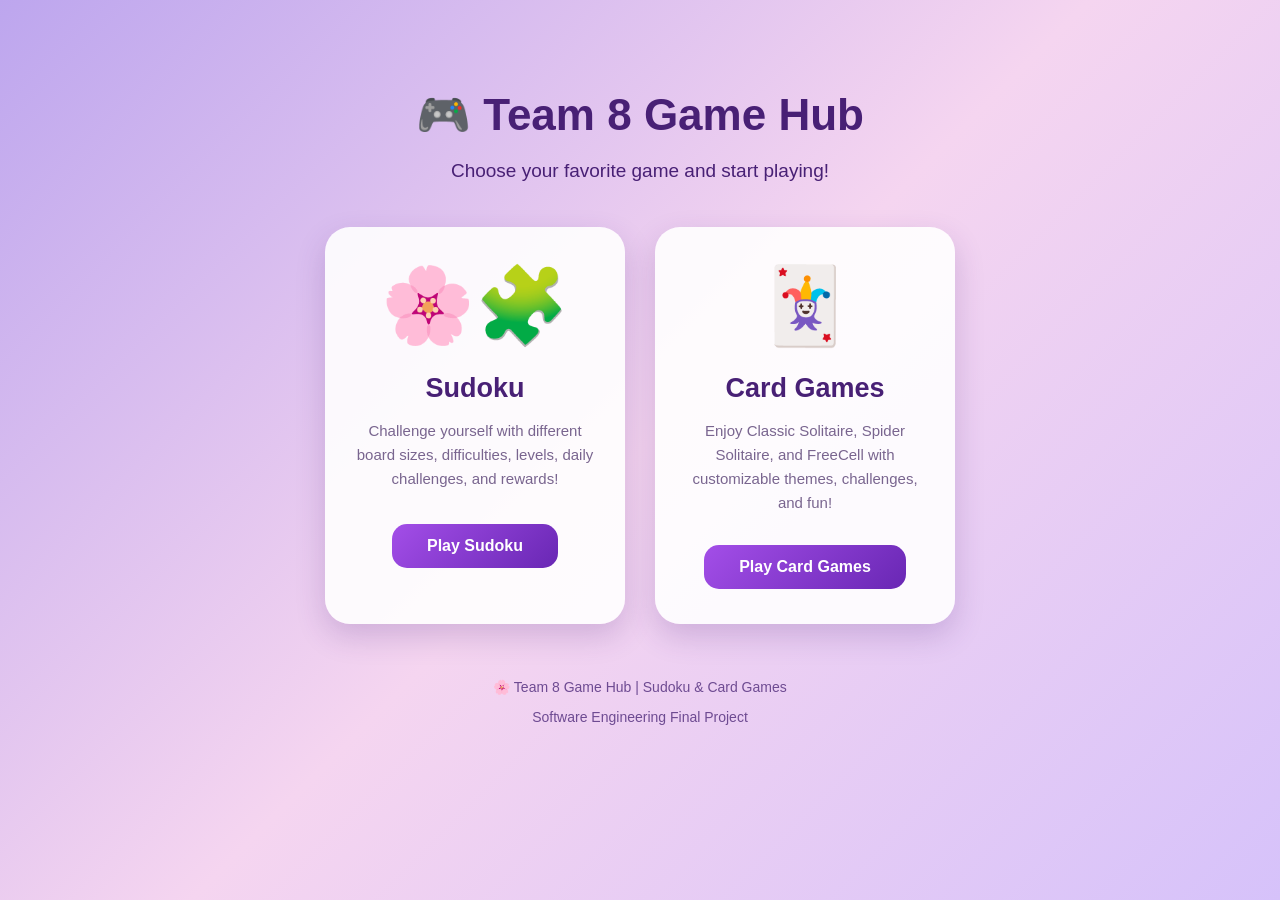
==== commit 3a5c7c8f: "Update index.html" ====
--- a/index.html
+++ b/index.html
@@ -1,10 +1,14 @@
 
 <!DOCTYPE html>
 <html lang="en">
+
 <head>
     <meta charset="UTF-8">
-    <meta name="viewport" content="width=device-width, initial-scale=1.0">
-    <title>Team 8 Game Hub</title>
+
+    <meta name="viewport"
+          content="width=device-width, initial-scale=1.0">
+
+    <title>Team 8 Game Hub | Final Project</title>
 
     <style>
         * {
@@ -20,7 +24,12 @@
             min-height: 100vh;
             padding: 60px 20px;
             text-align: center;
-            background: linear-gradient(135deg, #bda6ee, #f5d5f0, #d6c2fa);
+            background: linear-gradient(
+                135deg,
+                #bda6ee,
+                #f5d5f0,
+                #d6c2fa
+            );
             color: #482075;
         }
 
@@ -47,7 +56,8 @@
             padding: 35px 25px;
             background: rgba(255, 255, 255, 0.9);
             border-radius: 25px;
-            box-shadow: 0 12px 30px rgba(76, 35, 125, 0.2);
+            box-shadow: 0 12px 30px
+                        rgba(76, 35, 125, 0.2);
             transition: transform 0.2s;
         }
 
@@ -77,12 +87,17 @@
             display: inline-block;
             margin-top: 15px;
             padding: 13px 35px;
-            background: linear-gradient(135deg, #a34ee8, #6927b4);
+            background: linear-gradient(
+                135deg,
+                #a34ee8,
+                #6927b4
+            );
             color: white;
             border-radius: 15px;
             text-decoration: none;
             font-weight: bold;
-            transition: background 0.2s, transform 0.2s;
+            transition: background 0.2s,
+                        transform 0.2s;
         }
 
         .play-button:hover {
@@ -97,6 +112,7 @@
         }
 
         @media (max-width: 650px) {
+
             .hub {
                 padding: 35px 15px;
             }
@@ -118,50 +134,75 @@
 </head>
 
 <body>
+
     <main class="hub">
+
+        <!-- GAME HUB TITLE -->
         <h1>🎮 Team 8 Game Hub</h1>
 
         <p class="hub-subtitle">
             Choose your favorite game and start playing!
         </p>
 
+        <!-- GAME CARDS -->
         <div class="game-cards">
 
             <!-- SUDOKU GAME -->
             <div class="game-card">
-                <div class="game-icon">🌸🧩</div>
+
+                <div class="game-icon">
+                    🌸🧩
+                </div>
+
                 <h2>Sudoku</h2>
 
                 <p>
-                    Challenge yourself with different board sizes,
-                    difficulties, levels, and rewards!
+                    Challenge yourself with different
+                    board sizes, difficulties, levels,
+                    daily challenges, and rewards!
                 </p>
 
-                <a class="play-button" href="sudoku.html">
+                <a class="play-button"
+                   href="sudoku.html">
                     Play Sudoku
                 </a>
+
             </div>
 
-            <!-- SOLITAIRE GAME -->
+            <!-- CARD GAMES -->
             <div class="game-card">
-                <div class="game-icon">🃏</div>
-                <h2>Solitaire</h2>
+
+                <div class="game-icon">
+                    🃏
+                </div>
+
+                <h2>Card Games</h2>
 
                 <p>
-                    Enjoy a classic card game with strategy,
+                    Enjoy Classic Solitaire,
+                    Spider Solitaire, and FreeCell
+                    with customizable themes,
                     challenges, and fun!
                 </p>
 
-                <a class="play-button" href="solitaire.html">
-                    Play Solitaire
+                <a class="play-button"
+                   href="solitaire.html">
+                    Play Card Games
                 </a>
+
             </div>
 
         </div>
 
+        <!-- FOOTER -->
         <div class="hub-footer">
-            🌸 Team 8 Game Hub | Sudoku &amp; Solitaire
+            🌸 Team 8 Game Hub |
+            Sudoku &amp; Card Games
+            <p>Software Engineering Final Project</p>
         </div>
+
     </main>
+
 </body>
 </html>
+
